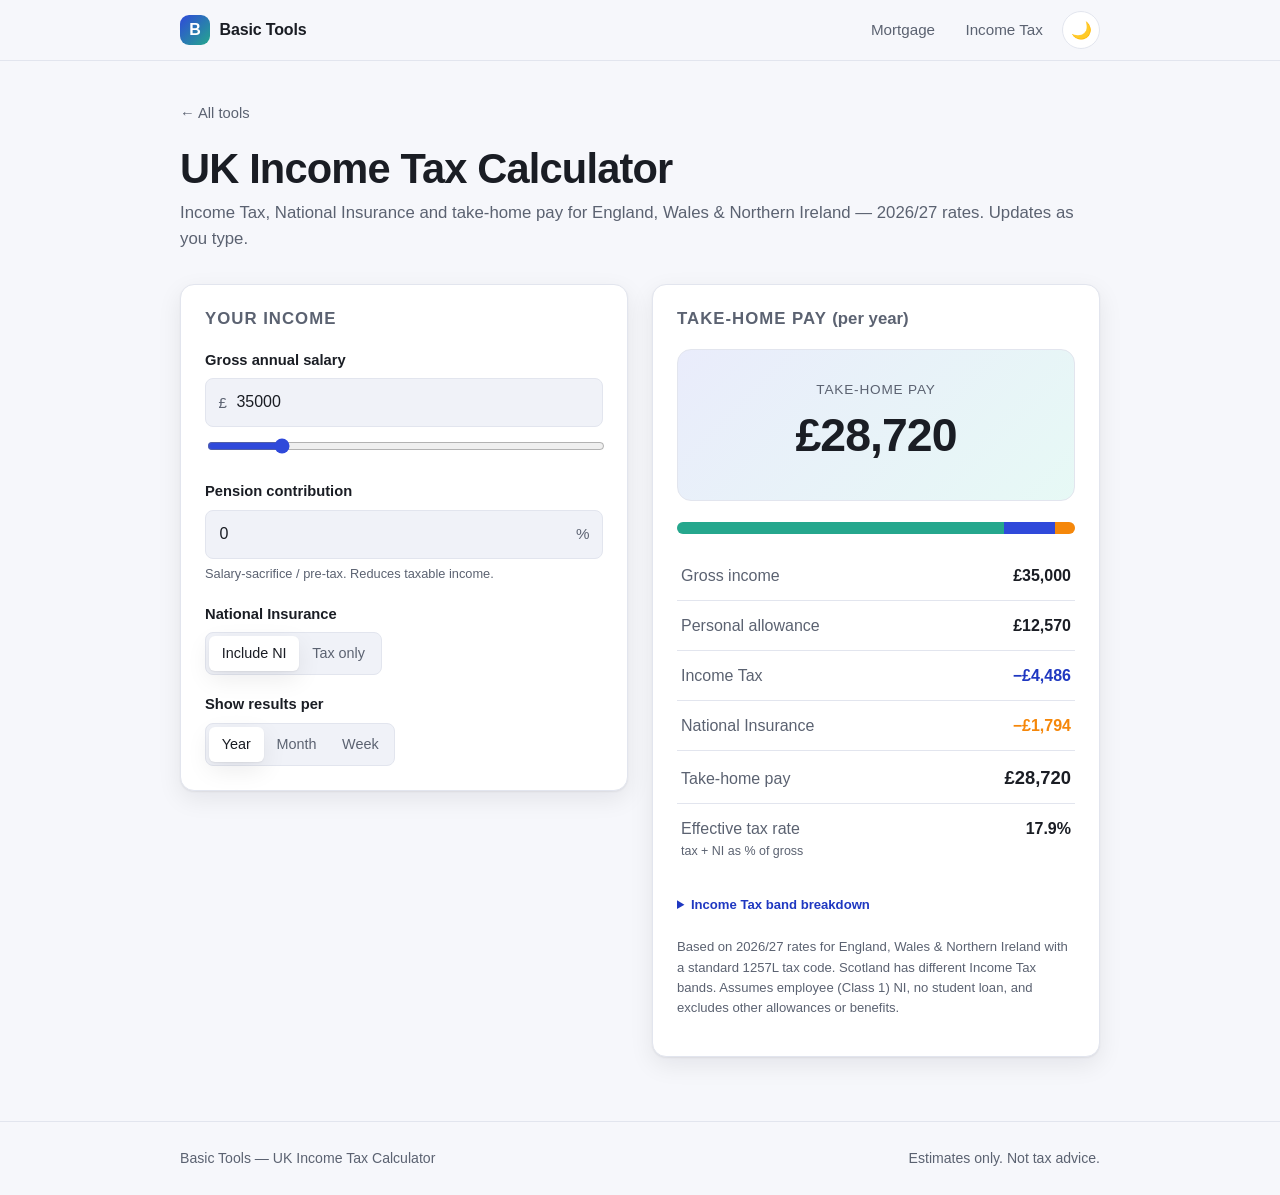
==== tools/income-tax-calculator/index.html @ 86041f70 "Scaffold Basic Tools site with mortgage and UK income tax calculators Build out the multi-page stati" ====
<!DOCTYPE html>
<html lang="en">
<head>
  <meta charset="UTF-8" />
  <meta name="viewport" content="width=device-width, initial-scale=1.0" />
  <title>UK Income Tax Calculator — Basic Tools</title>
  <meta name="description" content="Live UK Income Tax and National Insurance calculator for England, Wales and Northern Ireland. See your take-home pay update as you type." />
  <link rel="stylesheet" href="../../assets/css/main.css" />
  <script>
    (function () {
      try {
        var t = localStorage.getItem("basic-tools-theme");
        if (t) document.documentElement.setAttribute("data-theme", t);
      } catch (e) {}
    })();
  </script>
</head>
<body>
  <header class="site-header">
    <div class="container site-header__inner">
      <a class="brand" href="../../index.html">
        <span class="brand__mark">B</span>
        <span>Basic&nbsp;Tools</span>
      </a>
      <nav>
        <a class="nav-link" href="../mortgage-calculator/">Mortgage</a>
        <a class="nav-link" href="../income-tax-calculator/">Income Tax</a>
        <button class="theme-toggle" type="button" title="Toggle theme">
          <span class="icon-sun">☀️</span><span class="icon-moon">🌙</span>
        </button>
      </nav>
    </div>
  </header>

  <main>
    <div class="container">
      <a class="back-link" href="../../index.html">← All tools</a>
      <h1 class="page-title">UK Income Tax Calculator</h1>
      <p class="page-subtitle">
        Income Tax, National Insurance and take-home pay for England, Wales &amp; Northern Ireland —
        2026/27 rates. Updates as you type.
      </p>

      <div class="tool-layout">
        <!-- Inputs -->
        <section class="card panel" aria-label="Your income">
          <h2>Your income</h2>
          <form id="tax-form" autocomplete="off">
            <div class="field">
              <label for="salary">Gross annual salary</label>
              <div class="input-wrap has-prefix">
                <span class="affix affix--prefix">£</span>
                <input type="number" id="salary" inputmode="decimal" min="0" step="500" value="35000" />
              </div>
              <input type="range" id="salary-range" min="0" max="200000" step="500" value="35000" aria-label="Salary slider" />
            </div>

            <div class="field">
              <label for="pension">Pension contribution</label>
              <div class="input-wrap has-suffix">
                <input type="number" id="pension" inputmode="decimal" min="0" max="100" step="0.5" value="0" />
                <span class="affix affix--suffix">%</span>
              </div>
              <span class="hint">Salary-sacrifice / pre-tax. Reduces taxable income.</span>
            </div>

            <div class="field">
              <label>National Insurance</label>
              <div class="segmented" id="ni-toggle" role="group" aria-label="Include National Insurance">
                <button type="button" data-ni="yes" aria-pressed="true">Include NI</button>
                <button type="button" data-ni="no" aria-pressed="false">Tax only</button>
              </div>
            </div>

            <div class="field">
              <label>Show results per</label>
              <div class="segmented" id="period-toggle" role="group" aria-label="Pay period">
                <button type="button" data-period="year" aria-pressed="true">Year</button>
                <button type="button" data-period="month" aria-pressed="false">Month</button>
                <button type="button" data-period="week" aria-pressed="false">Week</button>
              </div>
            </div>
          </form>
        </section>

        <!-- Results -->
        <section class="card panel" aria-label="Results" aria-live="polite">
          <h2>Take-home pay <span id="period-label" style="text-transform:none;letter-spacing:0">(per year)</span></h2>
          <div class="result-hero">
            <div class="label">Take-home pay</div>
            <div class="value" id="r-takehome">£0</div>
          </div>

          <div class="breakdown-bar" aria-hidden="true">
            <span class="seg-take-home" id="bar-take" style="width:80%"></span>
            <span class="seg-primary" id="bar-tax" style="width:12%"></span>
            <span class="seg-tertiary" id="bar-ni" style="width:8%"></span>
          </div>

          <div class="result-rows">
            <div class="result-row">
              <span class="k">Gross income</span>
              <span class="v" id="r-gross">£0</span>
            </div>
            <div class="result-row" id="row-pension">
              <span class="k">Pension contribution</span>
              <span class="v accent-secondary" id="r-pension">£0</span>
            </div>
            <div class="result-row">
              <span class="k">Personal allowance</span>
              <span class="v" id="r-allowance">£0</span>
            </div>
            <div class="result-row">
              <span class="k">Income Tax</span>
              <span class="v accent-primary" id="r-tax">£0</span>
            </div>
            <div class="result-row" id="row-ni">
              <span class="k">National Insurance</span>
              <span class="v accent-tertiary" id="r-ni">£0</span>
            </div>
            <div class="result-row result-row--total">
              <span class="k">Take-home pay</span>
              <span class="v" id="r-takehome-row">£0</span>
            </div>
            <div class="result-row">
              <span class="k">Effective tax rate <small>tax + NI as % of gross</small></span>
              <span class="v" id="r-effective">0%</span>
            </div>
          </div>

          <details class="note" id="tax-breakdown" style="margin-top:1.4rem">
            <summary style="cursor:pointer;color:var(--primary-strong);font-weight:600">
              Income Tax band breakdown
            </summary>
            <div class="result-rows" id="band-rows" style="margin-top:0.6rem"></div>
          </details>

          <p class="note">
            Based on 2026/27 rates for England, Wales &amp; Northern Ireland with a standard
            1257L tax code. Scotland has different Income Tax bands. Assumes employee (Class 1)
            NI, no student loan, and excludes other allowances or benefits.
          </p>
        </section>
      </div>
    </div>
  </main>

  <footer class="site-footer">
    <div class="container">
      <span>Basic Tools — UK Income Tax Calculator</span>
      <span>Estimates only. Not tax advice.</span>
    </div>
  </footer>

  <script src="../../assets/js/theme.js"></script>
  <script src="income-tax.js"></script>
</body>
</html>
---- assets/css/main.css ----
/* ==========================================================================
   Basic Tools — shared theme
   Pure CSS design system: dark/light mode + primary/secondary/tertiary colours.
   ========================================================================== */

/* --- Design tokens ------------------------------------------------------- */
:root {
  color-scheme: light dark;

  /* Brand hues (shared across both themes) */
  --primary-h: 231;   /* indigo */
  --secondary-h: 168; /* teal   */
  --tertiary-h: 32;   /* amber  */

  /* Spacing & shape */
  --radius-sm: 8px;
  --radius: 14px;
  --radius-lg: 22px;
  --gap: 1rem;
  --maxw: 960px;

  --shadow: 0 1px 2px rgba(15, 17, 21, 0.06),
            0 8px 24px rgba(15, 17, 21, 0.08);

  --font-sans: -apple-system, BlinkMacSystemFont, "Segoe UI", Roboto,
               Helvetica, Arial, sans-serif;
  --font-mono: ui-monospace, "SF Mono", "Cascadia Code", Menlo, Consolas,
               monospace;

  --transition: 160ms ease;
}

/* Light theme (default) */
:root,
[data-theme="light"] {
  --bg: #f6f7fb;
  --surface: #ffffff;
  --surface-2: #f0f2f8;
  --border: #e2e5ee;
  --text: #1a1d24;
  --text-muted: #5b6271;

  --primary: hsl(var(--primary-h) 70% 52%);
  --primary-strong: hsl(var(--primary-h) 72% 44%);
  --primary-soft: hsl(var(--primary-h) 70% 95%);
  --on-primary: #ffffff;

  --secondary: hsl(var(--secondary-h) 64% 40%);
  --secondary-soft: hsl(var(--secondary-h) 60% 94%);

  --tertiary: hsl(var(--tertiary-h) 92% 50%);
  --tertiary-soft: hsl(var(--tertiary-h) 92% 94%);
}

/* Dark theme */
[data-theme="dark"] {
  --bg: #0f1115;
  --surface: #171a21;
  --surface-2: #1f2430;
  --border: #2a2f3b;
  --text: #e8eaed;
  --text-muted: #99a1b3;

  --primary: hsl(var(--primary-h) 85% 70%);
  --primary-strong: hsl(var(--primary-h) 85% 76%);
  --primary-soft: hsl(var(--primary-h) 45% 20%);
  --on-primary: #0f1115;

  --secondary: hsl(var(--secondary-h) 60% 60%);
  --secondary-soft: hsl(var(--secondary-h) 40% 18%);

  --tertiary: hsl(var(--tertiary-h) 92% 62%);
  --tertiary-soft: hsl(var(--tertiary-h) 50% 20%);
}

/* Honour OS preference before a manual choice is stored */
@media (prefers-color-scheme: dark) {
  :root:not([data-theme]) {
    --bg: #0f1115;
    --surface: #171a21;
    --surface-2: #1f2430;
    --border: #2a2f3b;
    --text: #e8eaed;
    --text-muted: #99a1b3;
    --primary: hsl(var(--primary-h) 85% 70%);
    --primary-strong: hsl(var(--primary-h) 85% 76%);
    --primary-soft: hsl(var(--primary-h) 45% 20%);
    --on-primary: #0f1115;
    --secondary: hsl(var(--secondary-h) 60% 60%);
    --secondary-soft: hsl(var(--secondary-h) 40% 18%);
    --tertiary: hsl(var(--tertiary-h) 92% 62%);
    --tertiary-soft: hsl(var(--tertiary-h) 50% 20%);
  }
}

/* --- Base ---------------------------------------------------------------- */
*,
*::before,
*::after { box-sizing: border-box; }

html { scroll-behavior: smooth; }

body {
  margin: 0;
  min-height: 100vh;
  font-family: var(--font-sans);
  background: var(--bg);
  color: var(--text);
  line-height: 1.55;
  -webkit-font-smoothing: antialiased;
  transition: background var(--transition), color var(--transition);
}

a { color: var(--primary-strong); }

h1, h2, h3 { line-height: 1.2; }

/* --- Layout -------------------------------------------------------------- */
.container {
  width: 100%;
  max-width: var(--maxw);
  margin-inline: auto;
  padding-inline: 1.25rem;
}

.site-header {
  position: sticky;
  top: 0;
  z-index: 10;
  background: color-mix(in srgb, var(--bg) 85%, transparent);
  backdrop-filter: saturate(1.4) blur(10px);
  border-bottom: 1px solid var(--border);
}

.site-header__inner {
  display: flex;
  align-items: center;
  gap: 1rem;
  min-height: 60px;
}

.brand {
  display: inline-flex;
  align-items: center;
  gap: 0.6rem;
  font-weight: 700;
  letter-spacing: -0.01em;
  color: var(--text);
  text-decoration: none;
}

.brand__mark {
  display: grid;
  place-items: center;
  width: 30px;
  height: 30px;
  border-radius: 9px;
  background: linear-gradient(135deg, var(--primary), var(--secondary));
  color: var(--on-primary);
  font-weight: 800;
}

.site-header nav {
  margin-left: auto;
  display: flex;
  align-items: center;
  gap: 0.5rem;
}

.nav-link {
  padding: 0.4rem 0.7rem;
  border-radius: var(--radius-sm);
  color: var(--text-muted);
  text-decoration: none;
  font-size: 0.95rem;
  transition: color var(--transition), background var(--transition);
}
.nav-link:hover { color: var(--text); background: var(--surface-2); }

/* --- Theme toggle -------------------------------------------------------- */
.theme-toggle {
  display: inline-grid;
  place-items: center;
  width: 38px;
  height: 38px;
  border: 1px solid var(--border);
  border-radius: 50%;
  background: var(--surface);
  color: var(--text);
  cursor: pointer;
  font-size: 1.05rem;
  transition: background var(--transition), border-color var(--transition),
              transform var(--transition);
}
.theme-toggle:hover { transform: rotate(-12deg); border-color: var(--primary); }
.theme-toggle:focus-visible { outline: 2px solid var(--primary); outline-offset: 2px; }
.theme-toggle .icon-sun { display: none; }
.theme-toggle .icon-moon { display: inline; }
[data-theme="dark"] .theme-toggle .icon-sun { display: inline; }
[data-theme="dark"] .theme-toggle .icon-moon { display: none; }
@media (prefers-color-scheme: dark) {
  :root:not([data-theme]) .theme-toggle .icon-sun { display: inline; }
  :root:not([data-theme]) .theme-toggle .icon-moon { display: none; }
}

/* --- Cards / surfaces ---------------------------------------------------- */
.card {
  background: var(--surface);
  border: 1px solid var(--border);
  border-radius: var(--radius);
  box-shadow: var(--shadow);
}

main { padding-block: 2.5rem 4rem; }

.page-title {
  font-size: clamp(1.9rem, 5vw, 2.6rem);
  letter-spacing: -0.02em;
  margin: 0 0 0.4rem;
}
.page-subtitle {
  color: var(--text-muted);
  margin: 0 0 2rem;
  font-size: 1.05rem;
}

/* --- Hub: tool grid ------------------------------------------------------ */
.tool-grid {
  display: grid;
  grid-template-columns: repeat(auto-fill, minmax(260px, 1fr));
  gap: 1.1rem;
}

.tool-card {
  display: flex;
  flex-direction: column;
  gap: 0.5rem;
  padding: 1.4rem;
  text-decoration: none;
  color: inherit;
  transition: transform var(--transition), border-color var(--transition),
              box-shadow var(--transition);
}
.tool-card:hover {
  transform: translateY(-3px);
  border-color: var(--primary);
}
.tool-card__icon {
  display: grid;
  place-items: center;
  width: 46px;
  height: 46px;
  border-radius: var(--radius-sm);
  font-size: 1.5rem;
  margin-bottom: 0.4rem;
}
.tool-card__icon--primary { background: var(--primary-soft); }
.tool-card__icon--secondary { background: var(--secondary-soft); }
.tool-card__icon--tertiary { background: var(--tertiary-soft); }
.tool-card h3 { margin: 0; font-size: 1.2rem; }
.tool-card p { margin: 0; color: var(--text-muted); font-size: 0.95rem; }
.tool-card__cta {
  margin-top: auto;
  padding-top: 0.6rem;
  color: var(--primary-strong);
  font-weight: 600;
  font-size: 0.92rem;
}

/* --- Tool layout --------------------------------------------------------- */
.tool-layout {
  display: grid;
  grid-template-columns: minmax(0, 1fr) minmax(0, 1fr);
  gap: 1.5rem;
  align-items: start;
}
@media (max-width: 760px) {
  .tool-layout { grid-template-columns: 1fr; }
}

.panel { padding: 1.5rem; }
.panel h2 {
  margin: 0 0 1.2rem;
  font-size: 1.05rem;
  text-transform: uppercase;
  letter-spacing: 0.06em;
  color: var(--text-muted);
}

/* --- Forms --------------------------------------------------------------- */
.field { margin-bottom: 1.15rem; }
.field:last-child { margin-bottom: 0; }

.field label {
  display: block;
  margin-bottom: 0.4rem;
  font-weight: 600;
  font-size: 0.92rem;
}
.field .hint {
  display: block;
  margin-top: 0.35rem;
  font-size: 0.8rem;
  color: var(--text-muted);
}

.input-wrap {
  position: relative;
  display: flex;
  align-items: center;
}
.input-wrap .affix {
  position: absolute;
  color: var(--text-muted);
  font-size: 0.95rem;
  pointer-events: none;
}
.input-wrap .affix--prefix { left: 0.85rem; }
.input-wrap .affix--suffix { right: 0.85rem; }
.input-wrap.has-prefix input { padding-left: 1.9rem; }
.input-wrap.has-suffix input { padding-right: 2.4rem; }

input[type="number"],
input[type="text"],
select {
  width: 100%;
  padding: 0.7rem 0.85rem;
  font: inherit;
  font-size: 1rem;
  color: var(--text);
  background: var(--surface-2);
  border: 1px solid var(--border);
  border-radius: var(--radius-sm);
  transition: border-color var(--transition), box-shadow var(--transition);
  -moz-appearance: textfield;
}
input:focus,
select:focus {
  outline: none;
  border-color: var(--primary);
  box-shadow: 0 0 0 3px var(--primary-soft);
}
input.invalid { border-color: var(--tertiary); }

/* Range slider pairing */
.field input[type="range"] {
  width: 100%;
  margin-top: 0.7rem;
  accent-color: var(--primary);
}

.segmented {
  display: inline-flex;
  padding: 3px;
  background: var(--surface-2);
  border: 1px solid var(--border);
  border-radius: var(--radius-sm);
}
.segmented button {
  border: 0;
  background: transparent;
  color: var(--text-muted);
  padding: 0.4rem 0.8rem;
  font: inherit;
  font-size: 0.9rem;
  border-radius: 6px;
  cursor: pointer;
  transition: background var(--transition), color var(--transition);
}
.segmented button[aria-pressed="true"] {
  background: var(--surface);
  color: var(--text);
  box-shadow: var(--shadow);
}

/* --- Results ------------------------------------------------------------- */
.result-hero {
  text-align: center;
  padding: 1.8rem 1.5rem;
  border-radius: var(--radius);
  background: linear-gradient(135deg,
              var(--primary-soft), var(--secondary-soft));
  border: 1px solid var(--border);
  margin-bottom: 1.3rem;
}
.result-hero .label {
  font-size: 0.85rem;
  text-transform: uppercase;
  letter-spacing: 0.06em;
  color: var(--text-muted);
}
.result-hero .value {
  font-size: clamp(2.1rem, 7vw, 2.9rem);
  font-weight: 800;
  letter-spacing: -0.02em;
  font-variant-numeric: tabular-nums;
}
.result-hero .value small { font-size: 0.9rem; font-weight: 600; color: var(--text-muted); }

.result-rows { display: grid; gap: 0.1rem; }
.result-row {
  display: flex;
  justify-content: space-between;
  align-items: baseline;
  gap: 1rem;
  padding: 0.7rem 0.25rem;
  border-bottom: 1px solid var(--border);
}
.result-row:last-child { border-bottom: 0; }
.result-row .k { color: var(--text-muted); }
.result-row .k small { display: block; font-size: 0.78rem; }
.result-row .v {
  font-weight: 700;
  font-variant-numeric: tabular-nums;
  text-align: right;
}
.result-row--total .v { font-size: 1.15rem; }
.result-row .v.accent-primary { color: var(--primary-strong); }
.result-row .v.accent-secondary { color: var(--secondary); }
.result-row .v.accent-tertiary { color: var(--tertiary); }

/* Stacked breakdown bar */
.breakdown-bar {
  display: flex;
  height: 12px;
  border-radius: 999px;
  overflow: hidden;
  margin: 0.4rem 0 1.2rem;
  background: var(--surface-2);
}
.breakdown-bar span { transition: width var(--transition); }
.seg-primary { background: var(--primary); }
.seg-secondary { background: var(--secondary); }
.seg-tertiary { background: var(--tertiary); }
.seg-take-home { background: var(--secondary); }

.note {
  margin-top: 1.4rem;
  font-size: 0.82rem;
  color: var(--text-muted);
}

/* --- Footer -------------------------------------------------------------- */
.site-footer {
  border-top: 1px solid var(--border);
  padding: 1.6rem 0;
  color: var(--text-muted);
  font-size: 0.88rem;
}
.site-footer .container {
  display: flex;
  flex-wrap: wrap;
  gap: 0.5rem 1rem;
  justify-content: space-between;
}

.back-link {
  display: inline-flex;
  align-items: center;
  gap: 0.35rem;
  color: var(--text-muted);
  text-decoration: none;
  font-size: 0.92rem;
  margin-bottom: 1.2rem;
}
.back-link:hover { color: var(--text); }

@media (prefers-reduced-motion: reduce) {
  * { transition: none !important; scroll-behavior: auto; }
}
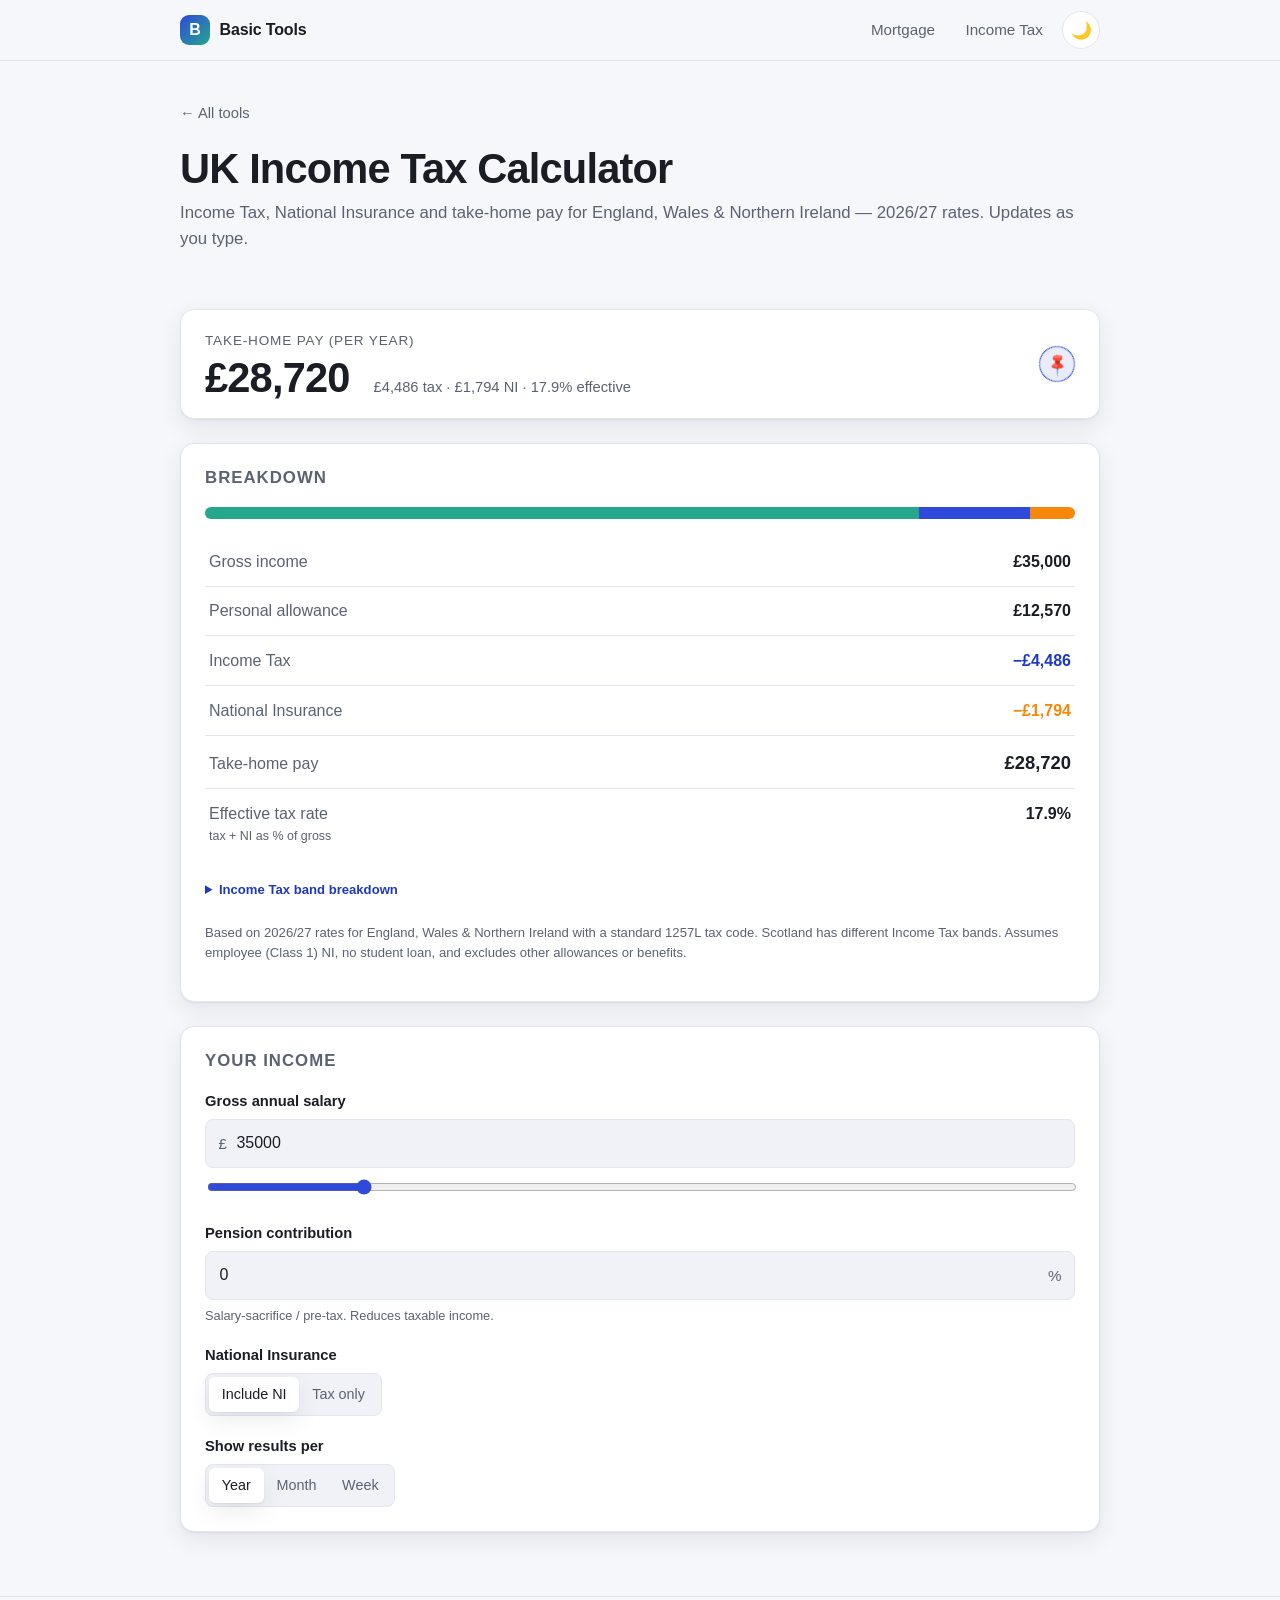
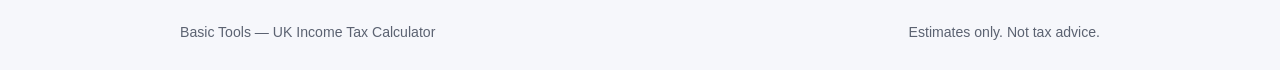
==== commit c610971b: "Move results to top with sticky pin-toggle banner Restructure both calculators so the key result is " ====
--- a/tools/income-tax-calculator/index.html
+++ b/tools/income-tax-calculator/index.html
@@ -42,54 +42,22 @@
       </p>
 
       <div class="tool-layout">
-        <!-- Inputs -->
-        <section class="card panel" aria-label="Your income">
-          <h2>Your income</h2>
-          <form id="tax-form" autocomplete="off">
-            <div class="field">
-              <label for="salary">Gross annual salary</label>
-              <div class="input-wrap has-prefix">
-                <span class="affix affix--prefix">£</span>
-                <input type="number" id="salary" inputmode="decimal" min="0" step="500" value="35000" />
-              </div>
-              <input type="range" id="salary-range" min="0" max="200000" step="500" value="35000" aria-label="Salary slider" />
+        <!-- Sticky result banner -->
+        <div class="sticky-result is-sticky" id="sticky-banner" aria-live="polite">
+          <div class="sticky-result__inner">
+            <div class="sticky-result__body">
+              <span class="sticky-result__label">Take-home pay <span id="period-label">(per year)</span></span>
+              <span class="sticky-result__value" id="r-takehome">£0</span>
+              <span class="sticky-result__sub" id="r-takehome-sub">£0 tax · £0 NI · 0% effective</span>
             </div>
+            <button class="pin-toggle" type="button" id="pin-btn"
+                    aria-pressed="true" title="Pin result to top">📌</button>
+          </div>
+        </div>
 
-            <div class="field">
-              <label for="pension">Pension contribution</label>
-              <div class="input-wrap has-suffix">
-                <input type="number" id="pension" inputmode="decimal" min="0" max="100" step="0.5" value="0" />
-                <span class="affix affix--suffix">%</span>
-              </div>
-              <span class="hint">Salary-sacrifice / pre-tax. Reduces taxable income.</span>
-            </div>
-
-            <div class="field">
-              <label>National Insurance</label>
-              <div class="segmented" id="ni-toggle" role="group" aria-label="Include National Insurance">
-                <button type="button" data-ni="yes" aria-pressed="true">Include NI</button>
-                <button type="button" data-ni="no" aria-pressed="false">Tax only</button>
-              </div>
-            </div>
-
-            <div class="field">
-              <label>Show results per</label>
-              <div class="segmented" id="period-toggle" role="group" aria-label="Pay period">
-                <button type="button" data-period="year" aria-pressed="true">Year</button>
-                <button type="button" data-period="month" aria-pressed="false">Month</button>
-                <button type="button" data-period="week" aria-pressed="false">Week</button>
-              </div>
-            </div>
-          </form>
-        </section>
-
-        <!-- Results -->
-        <section class="card panel" aria-label="Results" aria-live="polite">
-          <h2>Take-home pay <span id="period-label" style="text-transform:none;letter-spacing:0">(per year)</span></h2>
-          <div class="result-hero">
-            <div class="label">Take-home pay</div>
-            <div class="value" id="r-takehome">£0</div>
-          </div>
+        <!-- Full results -->
+        <section class="card panel" aria-label="Results">
+          <h2>Breakdown</h2>
 
           <div class="breakdown-bar" aria-hidden="true">
             <span class="seg-take-home" id="bar-take" style="width:80%"></span>
@@ -141,6 +109,49 @@
             NI, no student loan, and excludes other allowances or benefits.
           </p>
         </section>
+
+        <!-- Inputs -->
+        <div class="tool-layout__inputs">
+          <section class="card panel" aria-label="Your income">
+            <h2>Your income</h2>
+            <form id="tax-form" autocomplete="off">
+              <div class="field">
+                <label for="salary">Gross annual salary</label>
+                <div class="input-wrap has-prefix">
+                  <span class="affix affix--prefix">£</span>
+                  <input type="number" id="salary" inputmode="decimal" min="0" step="500" value="35000" />
+                </div>
+                <input type="range" id="salary-range" min="0" max="200000" step="500" value="35000" aria-label="Salary slider" />
+              </div>
+
+              <div class="field">
+                <label for="pension">Pension contribution</label>
+                <div class="input-wrap has-suffix">
+                  <input type="number" id="pension" inputmode="decimal" min="0" max="100" step="0.5" value="0" />
+                  <span class="affix affix--suffix">%</span>
+                </div>
+                <span class="hint">Salary-sacrifice / pre-tax. Reduces taxable income.</span>
+              </div>
+
+              <div class="field">
+                <label>National Insurance</label>
+                <div class="segmented" id="ni-toggle" role="group" aria-label="Include National Insurance">
+                  <button type="button" data-ni="yes" aria-pressed="true">Include NI</button>
+                  <button type="button" data-ni="no" aria-pressed="false">Tax only</button>
+                </div>
+              </div>
+
+              <div class="field">
+                <label>Show results per</label>
+                <div class="segmented" id="period-toggle" role="group" aria-label="Pay period">
+                  <button type="button" data-period="year" aria-pressed="true">Year</button>
+                  <button type="button" data-period="month" aria-pressed="false">Month</button>
+                  <button type="button" data-period="week" aria-pressed="false">Week</button>
+                </div>
+              </div>
+            </form>
+          </section>
+        </div>
       </div>
     </div>
   </main>
--- a/assets/css/main.css
+++ b/assets/css/main.css
@@ -270,12 +270,14 @@
 /* --- Tool layout --------------------------------------------------------- */
 .tool-layout {
   display: grid;
-  grid-template-columns: minmax(0, 1fr) minmax(0, 1fr);
+  grid-template-columns: 1fr;
+  gap: 1.5rem;
+}
+.tool-layout__inputs {
+  display: grid;
+  grid-template-columns: repeat(auto-fit, minmax(280px, 1fr));
   gap: 1.5rem;
   align-items: start;
-}
-@media (max-width: 760px) {
-  .tool-layout { grid-template-columns: 1fr; }
 }
 
 .panel { padding: 1.5rem; }
@@ -373,6 +375,87 @@
   box-shadow: var(--shadow);
 }
 
+/* --- Sticky result banner ------------------------------------------------ */
+.sticky-result {
+  position: relative;
+  z-index: 5;
+  transition: box-shadow var(--transition);
+}
+.sticky-result.is-sticky {
+  position: sticky;
+  top: 60px; /* below site-header */
+}
+.sticky-result.is-stuck {
+  box-shadow: 0 4px 20px rgba(15, 17, 21, 0.12);
+  border-radius: 0 0 var(--radius) var(--radius);
+}
+
+.sticky-result__inner {
+  display: flex;
+  align-items: center;
+  gap: 1rem;
+  padding: 1.2rem 1.5rem;
+  background: var(--surface);
+  border: 1px solid var(--border);
+  border-radius: var(--radius);
+  box-shadow: var(--shadow);
+}
+.sticky-result.is-stuck .sticky-result__inner {
+  border-radius: 0 0 var(--radius) var(--radius);
+  border-top: 0;
+}
+
+.sticky-result__body {
+  flex: 1;
+  display: flex;
+  flex-wrap: wrap;
+  align-items: baseline;
+  gap: 0.4rem 1.5rem;
+}
+.sticky-result__label {
+  font-size: 0.85rem;
+  text-transform: uppercase;
+  letter-spacing: 0.06em;
+  color: var(--text-muted);
+  width: 100%;
+}
+.sticky-result__value {
+  font-size: clamp(1.8rem, 6vw, 2.6rem);
+  font-weight: 800;
+  letter-spacing: -0.02em;
+  font-variant-numeric: tabular-nums;
+  line-height: 1;
+}
+.sticky-result__sub {
+  font-size: 0.92rem;
+  color: var(--text-muted);
+  font-variant-numeric: tabular-nums;
+}
+
+.pin-toggle {
+  flex-shrink: 0;
+  display: inline-grid;
+  place-items: center;
+  width: 36px;
+  height: 36px;
+  border: 1px solid var(--border);
+  border-radius: 50%;
+  background: var(--surface-2);
+  color: var(--text-muted);
+  cursor: pointer;
+  font-size: 1rem;
+  transition: background var(--transition), color var(--transition),
+              border-color var(--transition), transform var(--transition);
+}
+.pin-toggle:hover { border-color: var(--primary); color: var(--text); }
+.pin-toggle:focus-visible { outline: 2px solid var(--primary); outline-offset: 2px; }
+.pin-toggle[aria-pressed="true"] {
+  background: var(--primary-soft);
+  color: var(--primary-strong);
+  border-color: var(--primary);
+  transform: rotate(-45deg);
+}
+
 /* --- Results ------------------------------------------------------------- */
 .result-hero {
   text-align: center;
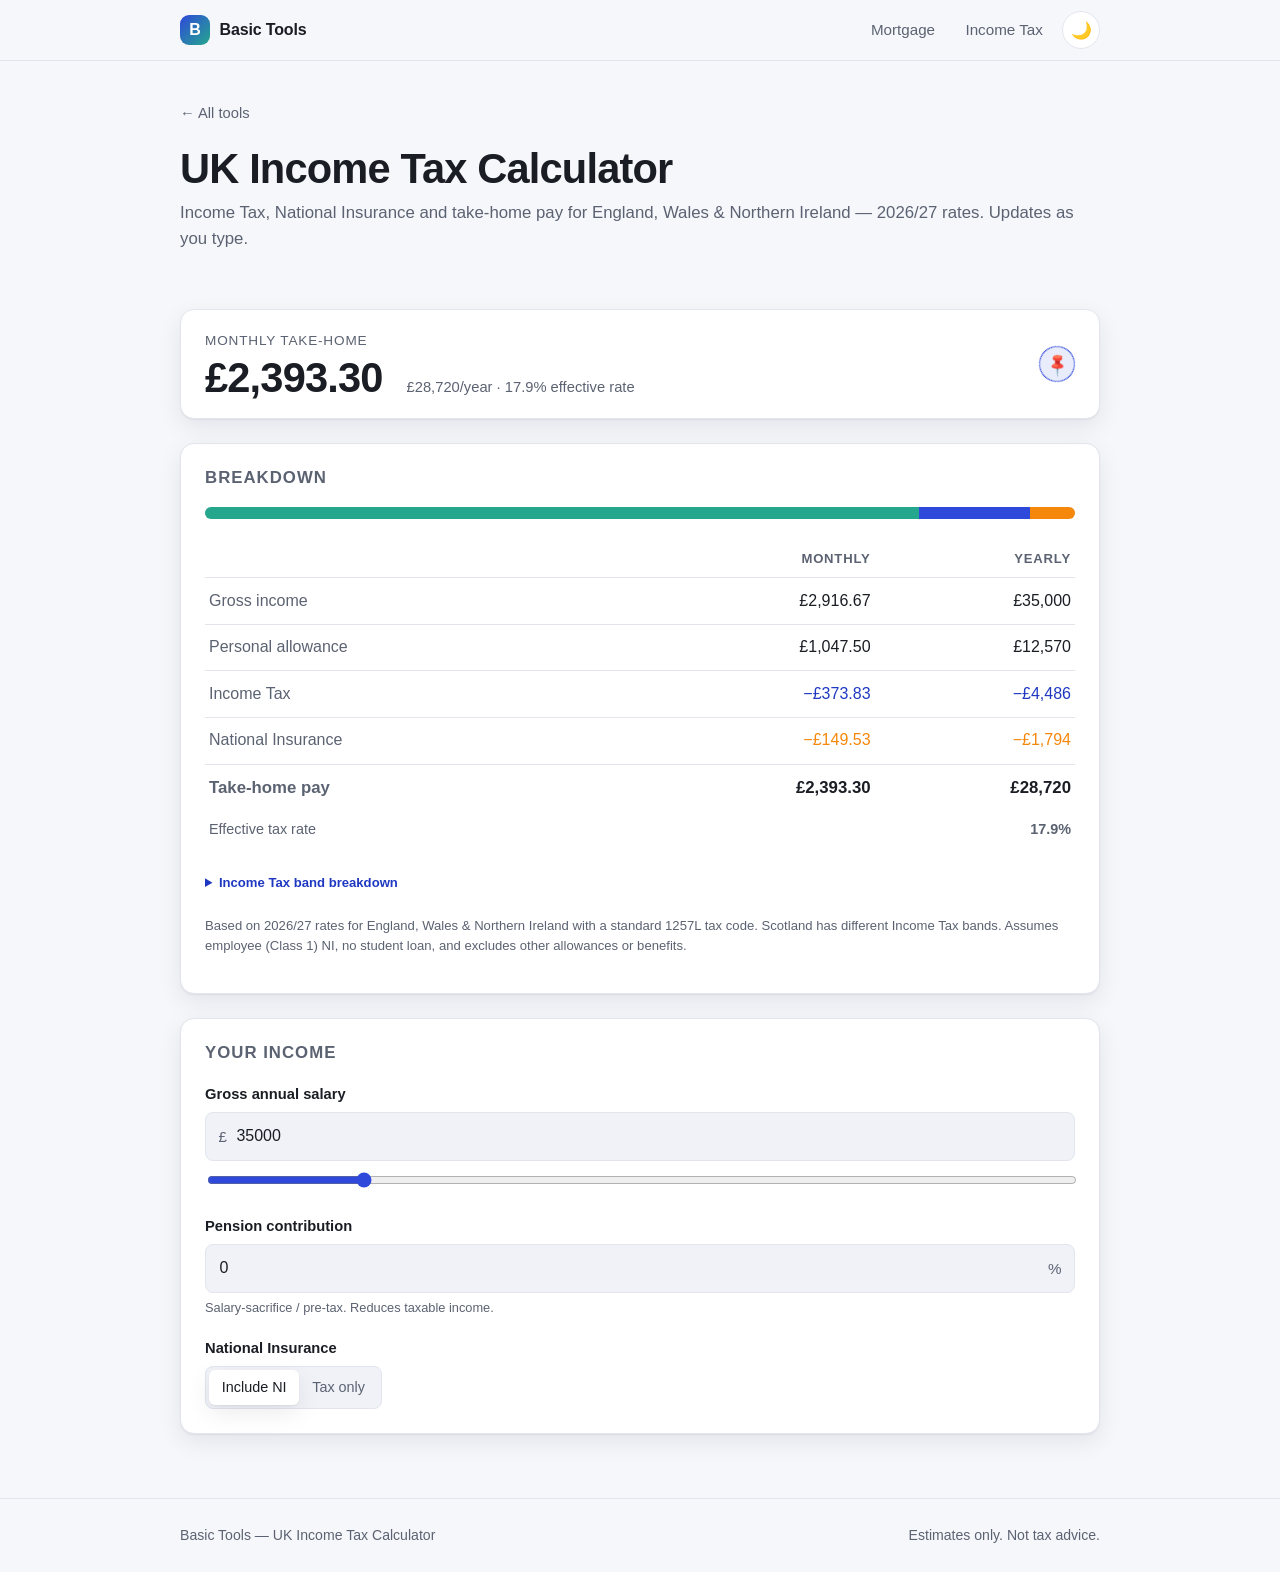
==== commit 503f2ee8: "Show monthly take-home as headline with year/month breakdown table The income tax calculator now sho" ====
--- a/tools/income-tax-calculator/index.html
+++ b/tools/income-tax-calculator/index.html
@@ -46,9 +46,9 @@
         <div class="sticky-result is-sticky" id="sticky-banner" aria-live="polite">
           <div class="sticky-result__inner">
             <div class="sticky-result__body">
-              <span class="sticky-result__label">Take-home pay <span id="period-label">(per year)</span></span>
-              <span class="sticky-result__value" id="r-takehome">£0</span>
-              <span class="sticky-result__sub" id="r-takehome-sub">£0 tax · £0 NI · 0% effective</span>
+              <span class="sticky-result__label">Monthly take-home</span>
+              <span class="sticky-result__value" id="r-takehome-monthly">£0</span>
+              <span class="sticky-result__sub"><span id="r-takehome-yearly">£0</span>/year · <span id="r-effective-banner">0%</span> effective rate</span>
             </div>
             <button class="pin-toggle" type="button" id="pin-btn"
                     aria-pressed="true" title="Pin result to top">📌</button>
@@ -65,36 +65,53 @@
             <span class="seg-tertiary" id="bar-ni" style="width:8%"></span>
           </div>
 
-          <div class="result-rows">
-            <div class="result-row">
-              <span class="k">Gross income</span>
-              <span class="v" id="r-gross">£0</span>
-            </div>
-            <div class="result-row" id="row-pension">
-              <span class="k">Pension contribution</span>
-              <span class="v accent-secondary" id="r-pension">£0</span>
-            </div>
-            <div class="result-row">
-              <span class="k">Personal allowance</span>
-              <span class="v" id="r-allowance">£0</span>
-            </div>
-            <div class="result-row">
-              <span class="k">Income Tax</span>
-              <span class="v accent-primary" id="r-tax">£0</span>
-            </div>
-            <div class="result-row" id="row-ni">
-              <span class="k">National Insurance</span>
-              <span class="v accent-tertiary" id="r-ni">£0</span>
-            </div>
-            <div class="result-row result-row--total">
-              <span class="k">Take-home pay</span>
-              <span class="v" id="r-takehome-row">£0</span>
-            </div>
-            <div class="result-row">
-              <span class="k">Effective tax rate <small>tax + NI as % of gross</small></span>
-              <span class="v" id="r-effective">0%</span>
-            </div>
-          </div>
+          <table class="breakdown-table" aria-label="Income breakdown by period">
+            <thead>
+              <tr>
+                <th></th>
+                <th>Monthly</th>
+                <th>Yearly</th>
+              </tr>
+            </thead>
+            <tbody>
+              <tr>
+                <td>Gross income</td>
+                <td id="t-gross-m">£0</td>
+                <td id="t-gross-y">£0</td>
+              </tr>
+              <tr id="row-pension">
+                <td>Pension</td>
+                <td id="t-pension-m">£0</td>
+                <td id="t-pension-y">£0</td>
+              </tr>
+              <tr>
+                <td>Personal allowance</td>
+                <td id="t-allowance-m">£0</td>
+                <td id="t-allowance-y">£0</td>
+              </tr>
+              <tr class="row-accent-primary">
+                <td>Income Tax</td>
+                <td id="t-tax-m">£0</td>
+                <td id="t-tax-y">£0</td>
+              </tr>
+              <tr id="row-ni" class="row-accent-tertiary">
+                <td>National Insurance</td>
+                <td id="t-ni-m">£0</td>
+                <td id="t-ni-y">£0</td>
+              </tr>
+              <tr class="row-total">
+                <td>Take-home pay</td>
+                <td id="t-takehome-m">£0</td>
+                <td id="t-takehome-y">£0</td>
+              </tr>
+            </tbody>
+            <tfoot>
+              <tr>
+                <td>Effective tax rate</td>
+                <td colspan="2" id="t-effective">0%</td>
+              </tr>
+            </tfoot>
+          </table>
 
           <details class="note" id="tax-breakdown" style="margin-top:1.4rem">
             <summary style="cursor:pointer;color:var(--primary-strong);font-weight:600">
@@ -141,14 +158,6 @@
                 </div>
               </div>
 
-              <div class="field">
-                <label>Show results per</label>
-                <div class="segmented" id="period-toggle" role="group" aria-label="Pay period">
-                  <button type="button" data-period="year" aria-pressed="true">Year</button>
-                  <button type="button" data-period="month" aria-pressed="false">Month</button>
-                  <button type="button" data-period="week" aria-pressed="false">Week</button>
-                </div>
-              </div>
             </form>
           </section>
         </div>
--- a/assets/css/main.css
+++ b/assets/css/main.css
@@ -383,7 +383,7 @@
 }
 .sticky-result.is-sticky {
   position: sticky;
-  top: 60px; /* below site-header */
+  top: 60px;
 }
 .sticky-result.is-stuck {
   box-shadow: 0 4px 20px rgba(15, 17, 21, 0.12);
@@ -456,6 +456,47 @@
   transform: rotate(-45deg);
 }
 
+/* --- Breakdown table ----------------------------------------------------- */
+.breakdown-table {
+  width: 100%;
+  border-collapse: collapse;
+  font-variant-numeric: tabular-nums;
+}
+.breakdown-table th,
+.breakdown-table td {
+  padding: 0.65rem 0.25rem;
+  text-align: right;
+  border-bottom: 1px solid var(--border);
+}
+.breakdown-table th:first-child,
+.breakdown-table td:first-child {
+  text-align: left;
+  color: var(--text-muted);
+}
+.breakdown-table thead th {
+  font-size: 0.82rem;
+  text-transform: uppercase;
+  letter-spacing: 0.06em;
+  color: var(--text-muted);
+  font-weight: 600;
+  padding-bottom: 0.5rem;
+}
+.breakdown-table .row-accent-primary td:not(:first-child) { color: var(--primary-strong); }
+.breakdown-table .row-accent-tertiary td:not(:first-child) { color: var(--tertiary); }
+.breakdown-table .row-accent-secondary td:not(:first-child) { color: var(--secondary); }
+.breakdown-table .row-total td {
+  font-weight: 700;
+  font-size: 1.05rem;
+  border-bottom: 0;
+}
+.breakdown-table tfoot td {
+  border-bottom: 0;
+  color: var(--text-muted);
+  font-size: 0.9rem;
+  padding-top: 0.4rem;
+}
+.breakdown-table tfoot td[colspan] { text-align: right; font-weight: 600; }
+
 /* --- Results ------------------------------------------------------------- */
 .result-hero {
   text-align: center;
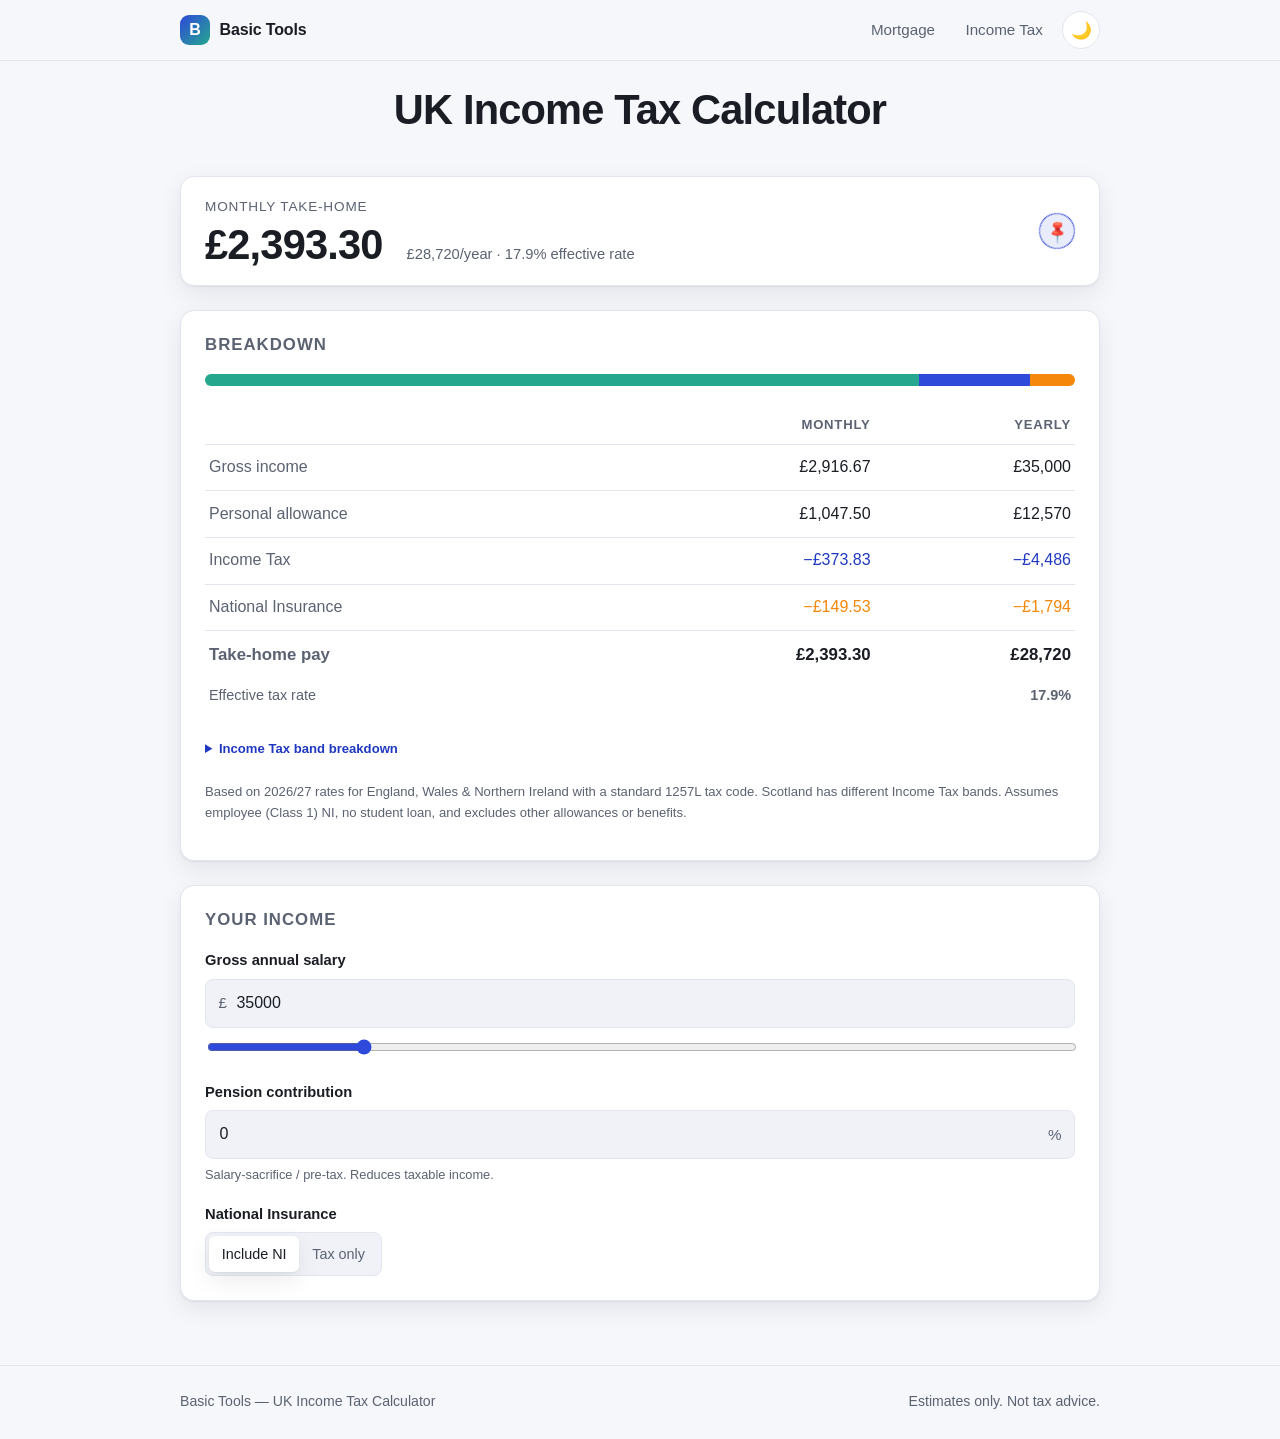
==== commit c1d796b5: "Remove back links and subtitles, center tool page titles Tighten the top of both tool pages by remov" ====
--- a/tools/income-tax-calculator/index.html
+++ b/tools/income-tax-calculator/index.html
@@ -34,12 +34,7 @@
 
   <main>
     <div class="container">
-      <a class="back-link" href="../../index.html">← All tools</a>
-      <h1 class="page-title">UK Income Tax Calculator</h1>
-      <p class="page-subtitle">
-        Income Tax, National Insurance and take-home pay for England, Wales &amp; Northern Ireland —
-        2026/27 rates. Updates as you type.
-      </p>
+      <h1 class="page-title" style="text-align:center">UK Income Tax Calculator</h1>
 
       <div class="tool-layout">
         <!-- Sticky result banner -->
--- a/assets/css/main.css
+++ b/assets/css/main.css
@@ -211,12 +211,12 @@
   box-shadow: var(--shadow);
 }
 
-main { padding-block: 2.5rem 4rem; }
+main { padding-block: 1.5rem 4rem; }
 
 .page-title {
   font-size: clamp(1.9rem, 5vw, 2.6rem);
   letter-spacing: -0.02em;
-  margin: 0 0 0.4rem;
+  margin: 0 0 1rem;
 }
 .page-subtitle {
   color: var(--text-muted);
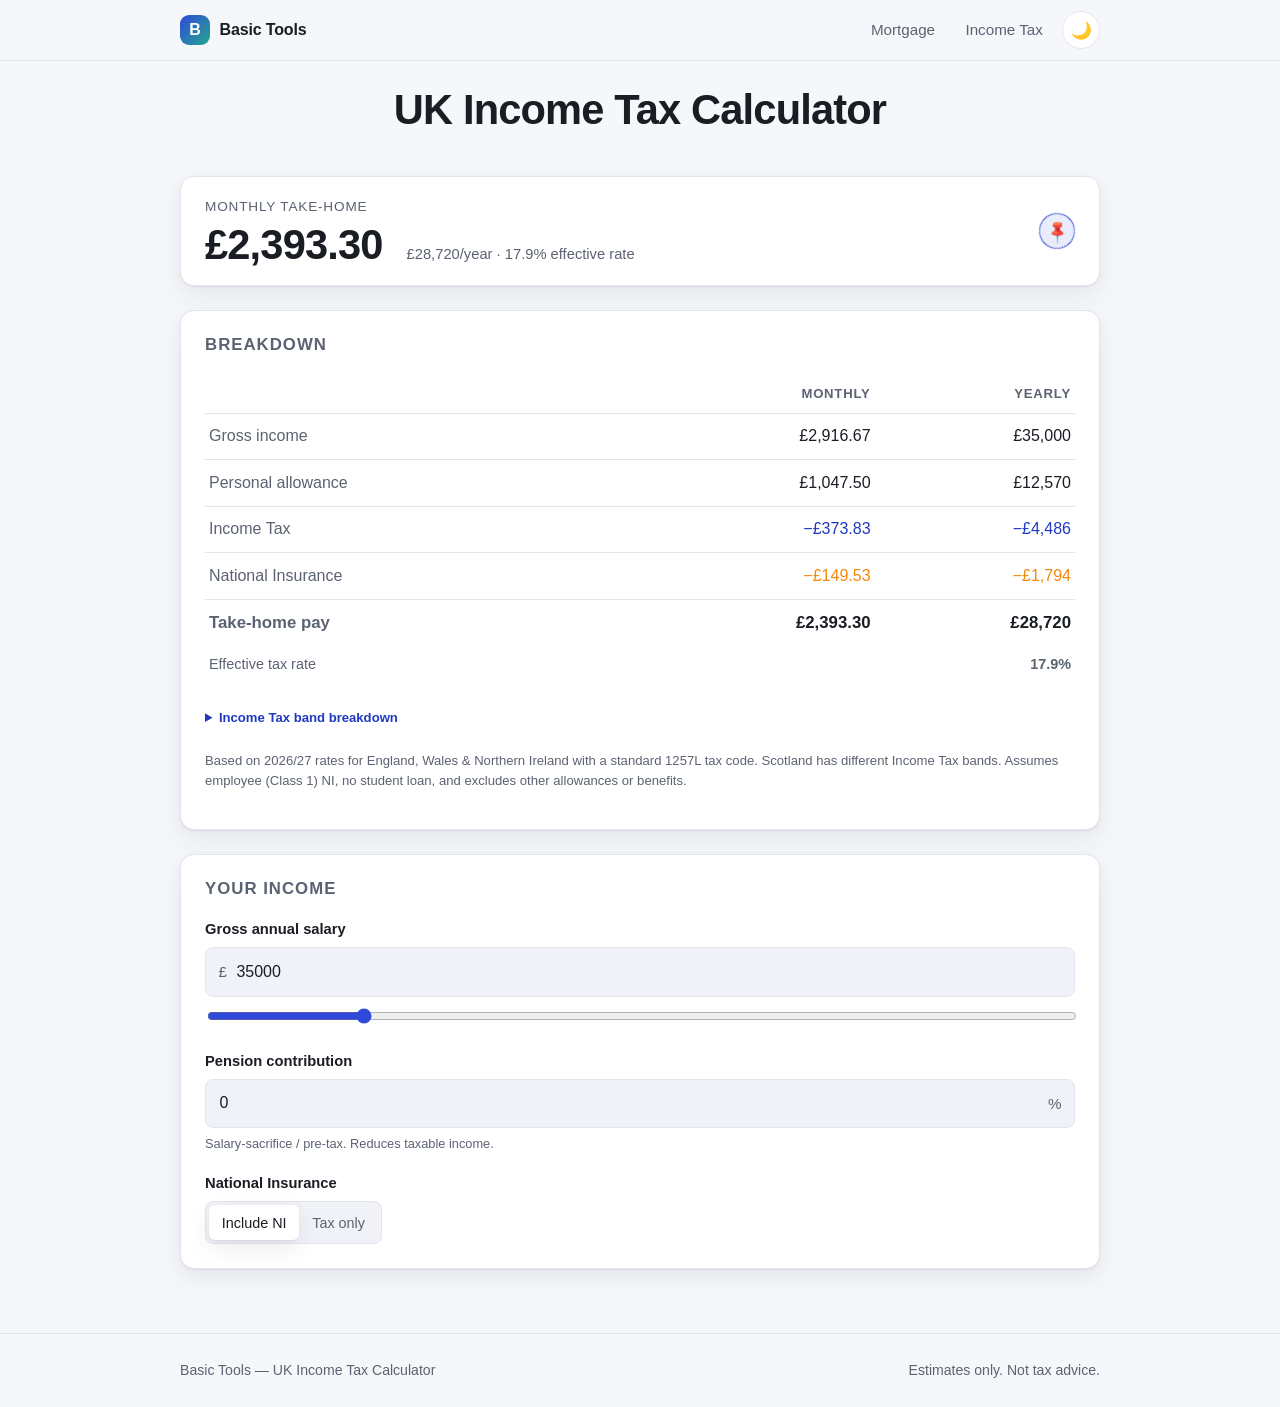
==== commit 18770134: "Remove breakdown bar from income tax calculator Co-Authored-By: Claude Sonnet 4.6 <noreply@anthropic" ====
--- a/tools/income-tax-calculator/index.html
+++ b/tools/income-tax-calculator/index.html
@@ -53,12 +53,6 @@
         <!-- Full results -->
         <section class="card panel" aria-label="Results">
           <h2>Breakdown</h2>
-
-          <div class="breakdown-bar" aria-hidden="true">
-            <span class="seg-take-home" id="bar-take" style="width:80%"></span>
-            <span class="seg-primary" id="bar-tax" style="width:12%"></span>
-            <span class="seg-tertiary" id="bar-ni" style="width:8%"></span>
-          </div>
 
           <table class="breakdown-table" aria-label="Income breakdown by period">
             <thead>
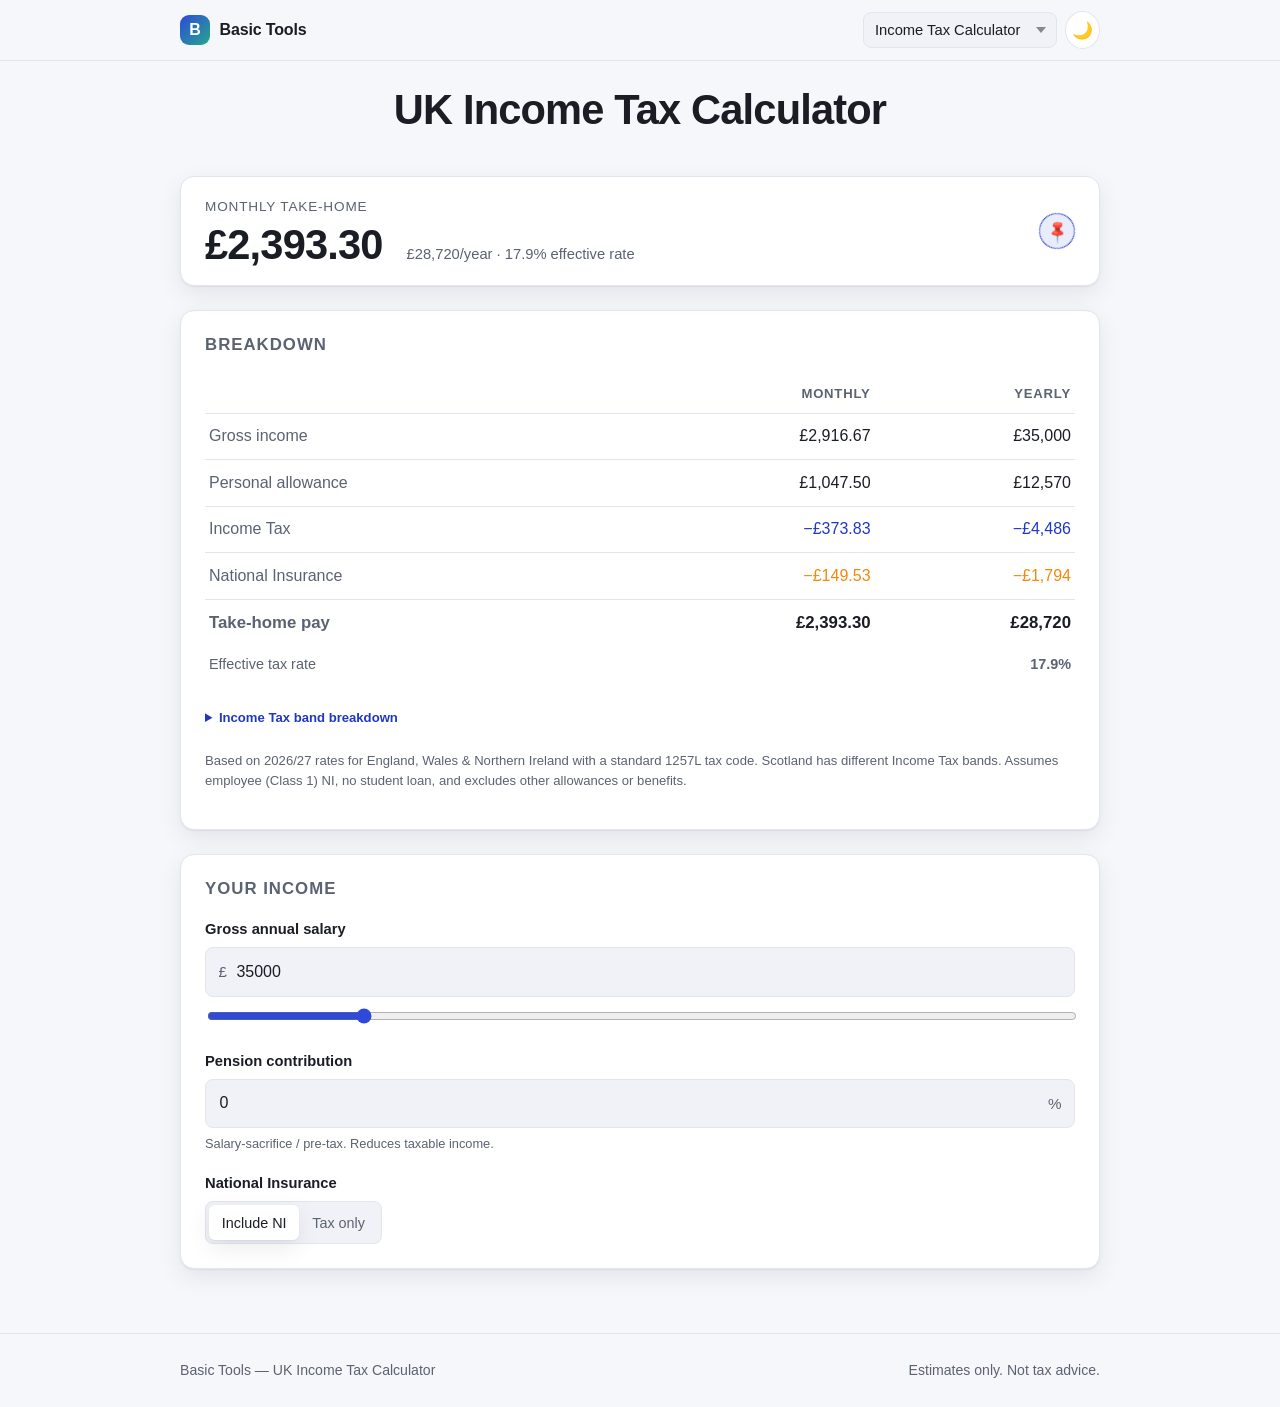
==== commit d6ef93b6: "Replace nav links with a tool dropdown selector Replaces individual nav links with a single <select>" ====
--- a/tools/income-tax-calculator/index.html
+++ b/tools/income-tax-calculator/index.html
@@ -23,8 +23,11 @@
         <span>Basic&nbsp;Tools</span>
       </a>
       <nav>
-        <a class="nav-link" href="../mortgage-calculator/">Mortgage</a>
-        <a class="nav-link" href="../income-tax-calculator/">Income Tax</a>
+        <select class="nav-select" id="tool-nav" aria-label="Navigate to tool">
+          <option value="../../index.html">Home</option>
+          <option value="../mortgage-calculator/">Mortgage Calculator</option>
+          <option value="../income-tax-calculator/" selected>Income Tax Calculator</option>
+        </select>
         <button class="theme-toggle" type="button" title="Toggle theme">
           <span class="icon-sun">☀️</span><span class="icon-moon">🌙</span>
         </button>
--- a/assets/css/main.css
+++ b/assets/css/main.css
@@ -167,15 +167,24 @@
   gap: 0.5rem;
 }
 
-.nav-link {
-  padding: 0.4rem 0.7rem;
+.nav-select {
+  appearance: none;
+  -webkit-appearance: none;
+  background: var(--surface-2);
+  border: 1px solid var(--border);
   border-radius: var(--radius-sm);
-  color: var(--text-muted);
-  text-decoration: none;
-  font-size: 0.95rem;
-  transition: color var(--transition), background var(--transition);
-}
-.nav-link:hover { color: var(--text); background: var(--surface-2); }
+  color: var(--text);
+  font: inherit;
+  font-size: 0.92rem;
+  padding: 0.35rem 2rem 0.35rem 0.7rem;
+  cursor: pointer;
+  background-image: url("data:image/svg+xml,%3Csvg xmlns='http://www.w3.org/2000/svg' width='10' height='6'%3E%3Cpath d='M0 0l5 6 5-6z' fill='%23888'/%3E%3C/svg%3E");
+  background-repeat: no-repeat;
+  background-position: right 0.6rem center;
+  transition: border-color var(--transition);
+}
+.nav-select:hover { border-color: var(--primary); }
+.nav-select:focus-visible { outline: 2px solid var(--primary); outline-offset: 2px; }
 
 /* --- Theme toggle -------------------------------------------------------- */
 .theme-toggle {
@@ -233,39 +242,32 @@
 
 .tool-card {
   display: flex;
-  flex-direction: column;
-  gap: 0.5rem;
-  padding: 1.4rem;
+  flex-direction: row;
+  align-items: center;
+  gap: 0.75rem;
+  padding: 0.8rem 1rem;
   text-decoration: none;
   color: inherit;
   transition: transform var(--transition), border-color var(--transition),
               box-shadow var(--transition);
 }
 .tool-card:hover {
-  transform: translateY(-3px);
+  transform: translateY(-2px);
   border-color: var(--primary);
 }
 .tool-card__icon {
   display: grid;
   place-items: center;
-  width: 46px;
-  height: 46px;
+  width: 38px;
+  height: 38px;
   border-radius: var(--radius-sm);
-  font-size: 1.5rem;
-  margin-bottom: 0.4rem;
+  font-size: 1.25rem;
+  flex-shrink: 0;
 }
 .tool-card__icon--primary { background: var(--primary-soft); }
 .tool-card__icon--secondary { background: var(--secondary-soft); }
 .tool-card__icon--tertiary { background: var(--tertiary-soft); }
-.tool-card h3 { margin: 0; font-size: 1.2rem; }
-.tool-card p { margin: 0; color: var(--text-muted); font-size: 0.95rem; }
-.tool-card__cta {
-  margin-top: auto;
-  padding-top: 0.6rem;
-  color: var(--primary-strong);
-  font-weight: 600;
-  font-size: 0.92rem;
-}
+.tool-card h3 { margin: 0; font-size: 1.05rem; }
 
 /* --- Tool layout --------------------------------------------------------- */
 .tool-layout {
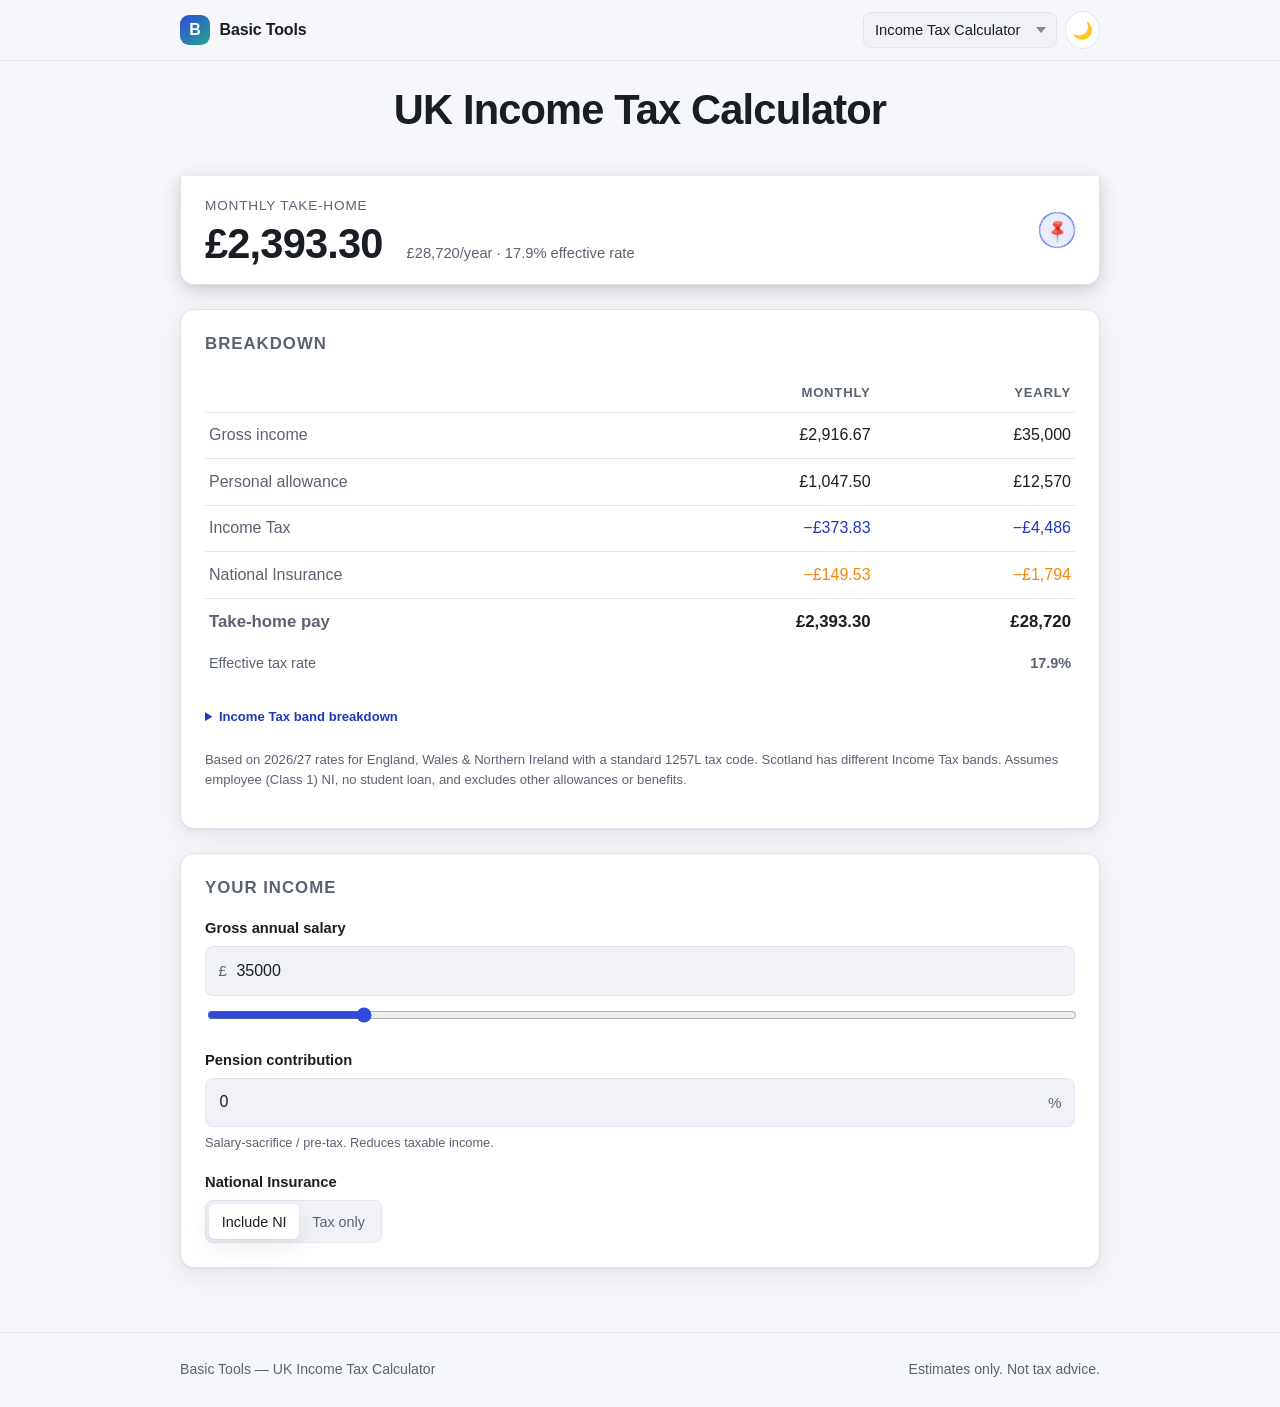
==== commit 099d972a: "Add retirement calculator Live-updating calculator showing monthly/yearly retirement income based on" ====
--- a/tools/income-tax-calculator/index.html
+++ b/tools/income-tax-calculator/index.html
@@ -27,6 +27,7 @@
           <option value="../../index.html">Home</option>
           <option value="../mortgage-calculator/">Mortgage Calculator</option>
           <option value="../income-tax-calculator/" selected>Income Tax Calculator</option>
+          <option value="../retirement-calculator/">Retirement Calculator</option>
         </select>
         <button class="theme-toggle" type="button" title="Toggle theme">
           <span class="icon-sun">☀️</span><span class="icon-moon">🌙</span>
